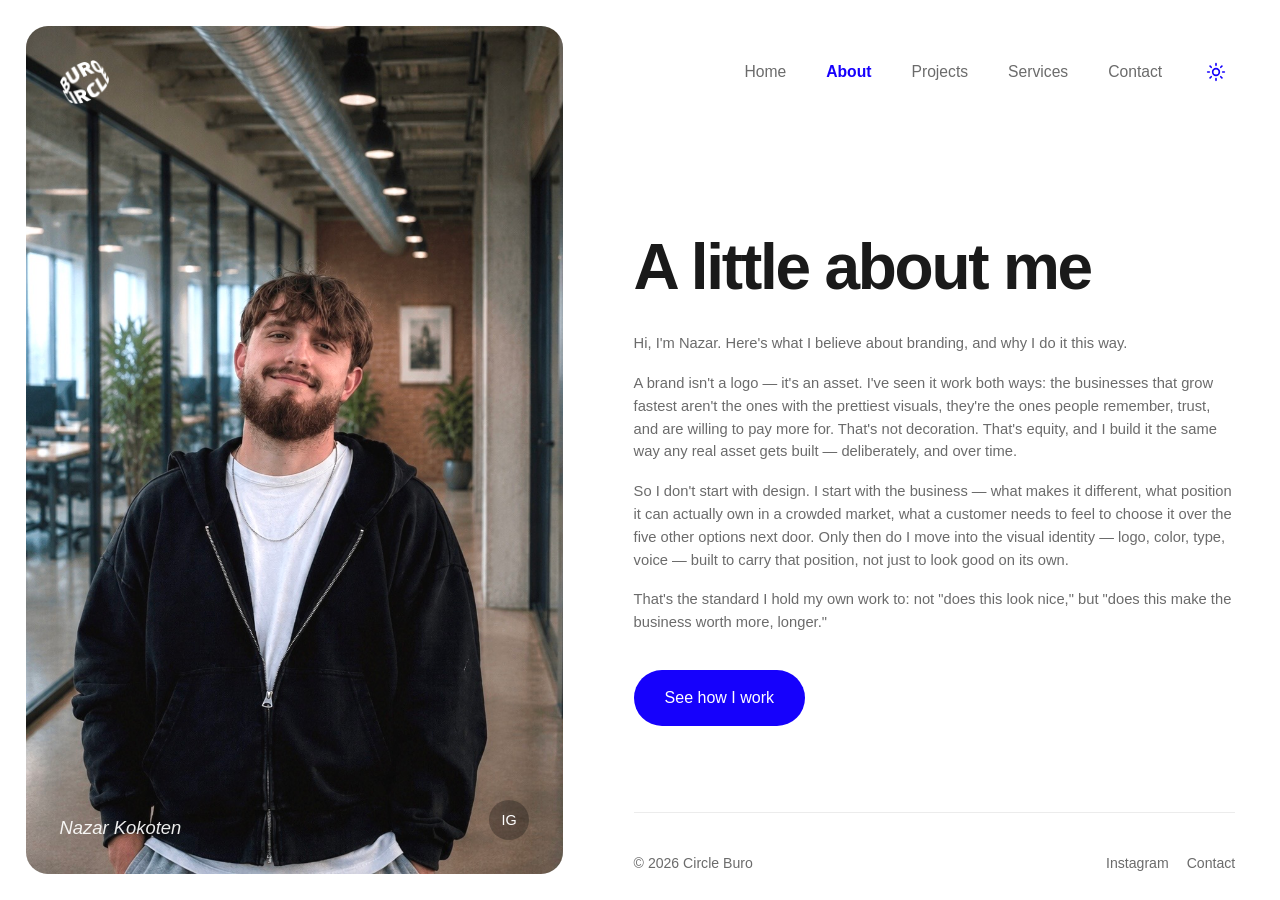
==== about.html @ 43d56835 "Add full favicon set from new logo mark, reorder case blocks to label-photo-text Regenerated favicon" ====
<!DOCTYPE html>
<html lang="en">
<head>
<meta charset="UTF-8">
<script>document.documentElement.setAttribute("data-theme", localStorage.getItem("theme") || (matchMedia("(prefers-color-scheme: dark)").matches ? "dark" : "light"));</script>
<meta name="viewport" content="width=device-width, initial-scale=1.0">
<title>About — Nazar Kokoten</title>
<link rel="stylesheet" href="style.css">
<link rel="icon" href="favicon.ico" sizes="any">
<link rel="icon" href="images/favicon-16.png" type="image/png" sizes="16x16">
<link rel="icon" href="images/favicon-32.png" type="image/png" sizes="32x32">
<link rel="icon" href="images/android-chrome-192x192.png" type="image/png" sizes="192x192">
<link rel="icon" href="images/android-chrome-512x512.png" type="image/png" sizes="512x512">
<link rel="apple-touch-icon" href="images/apple-touch-icon.png">
</head>
<body>
<div class="split">

  <aside class="panel">
    <div class="panel-inner">
      <div class="panel-topbar">
        <a class="panel-logo" href="index.html"><img src="images/circle-buro-logo-white.png" alt="Circle Buro"></a>
        <button class="theme-btn panel-theme-btn" aria-label="Toggle theme">
          <svg class="icon-sun" viewBox="0 0 24 24" fill="none" stroke="currentColor" stroke-width="2" stroke-linecap="round"><circle cx="12" cy="12" r="4"/><path d="M12 2v2M12 20v2M4.9 4.9l1.4 1.4M17.7 17.7l1.4 1.4M2 12h2M20 12h2M4.9 19.1l1.4-1.4M17.7 6.3l1.4-1.4"/></svg>
          <svg class="icon-moon" viewBox="0 0 24 24" fill="none" stroke="currentColor" stroke-width="2" stroke-linecap="round" stroke-linejoin="round"><path d="M21 12.79A9 9 0 1 1 11.21 3 7 7 0 0 0 21 12.79z"/></svg>
        </button>
      </div>
      <div class="slides"><div class="slide slide-1 active"><div class="fill" data-img="about.photo">( photo — Nazar )</div></div></div>
      <div data-tags="about.tags"></div>
      <p class="panel-quote" data-c="about.signature"></p>
      <div class="panel-socials">
        <a href="https://instagram.com/nzrkktn" data-ig target="_blank" rel="noopener">IG</a>
      </div>
    </div>
  </aside>

  <main class="content">
    <nav class="topnav">
      <a class="site-logo" href="index.html">
        <img class="logo-light" src="images/circle-buro-logo-black.png" alt="Circle Buro">
        <img class="logo-dark" src="images/circle-buro-logo-white.png" alt="Circle Buro">
      </a>
      <button class="menu-btn" aria-label="Menu"><span></span><span></span><span></span></button>
      <ul>
        <li><a href="index.html">Home</a></li>
        <li><a href="about.html" aria-current="page">About</a></li>
        <li><a href="projects.html">Projects</a></li>
        <li><a href="services.html">Services</a></li>
        <li><a href="contact.html">Contact</a></li>
      </ul>
      <button class="theme-btn" aria-label="Toggle theme">
        <svg class="icon-sun" viewBox="0 0 24 24" fill="none" stroke="currentColor" stroke-width="2" stroke-linecap="round"><circle cx="12" cy="12" r="4"/><path d="M12 2v2M12 20v2M4.9 4.9l1.4 1.4M17.7 17.7l1.4 1.4M2 12h2M20 12h2M4.9 19.1l1.4-1.4M17.7 6.3l1.4-1.4"/></svg>
        <svg class="icon-moon" viewBox="0 0 24 24" fill="none" stroke="currentColor" stroke-width="2" stroke-linecap="round" stroke-linejoin="round"><path d="M21 12.79A9 9 0 1 1 11.21 3 7 7 0 0 0 21 12.79z"/></svg>
      </button>
    </nav>

    <section class="about-copy" style="margin-top:auto;margin-bottom:40px">
      <h1 class="h-big rv" style="margin-bottom:32px" data-c="about.title">A little about me</h1>
      <div class="rv" style="--d:.08s" data-rich="about.text" data-pclass="body-lg"></div>
      <div class="btns rv" style="--d:.2s;margin-top:36px"><a class="btn solid" href="services.html" data-c="about.cta">See how I work</a></div>
    </section>

    <footer class="site-foot">
      <span data-c="site.copyright">© 2026 Nazar Kokoten</span>
      <div class="links">
        <a href="https://instagram.com/nzrkktn" data-ig target="_blank" rel="noopener">Instagram</a>
        <a href="contact.html">Contact</a>
      </div>
    </footer>
  </main>
</div>
<script src="script.js"></script>
</body>
</html>
---- style.css ----
/* ————————————————————————————————
   Nazar Kokoten — Brand & Identity
   Axel-style split-screen.
   ———————————————————————————————— */

:root {
  --bg: #ffffff;
  --ink: #1a1a1a;
  --grey: #6b6b6b;
  --line: #ececec;
  --field: #fafafa;
  --field-line: #e2e2e2;
  --accent: #1601fc;          /* electric blue */
  --panel-text: #ffffff;
  --pill-bg: #f1f1f1;
  --pill-active: #e6e6e6;
  --radius: 22px;
  --pad: clamp(22px, 3.5vw, 56px);
  --ease: cubic-bezier(0.22, 1, 0.36, 1);
  --panel-w: 46vw;
  --panel-pad: clamp(20px, 2vw, 32px);
  --panel-inset: 34px;
}

[data-theme="dark"] {
  --bg: #121212;
  --ink: #f2f2f2;
  --grey: #9a9a9a;
  --line: #262626;
  --field: #1c1c1c;
  --field-line: #2c2c2c;
  --accent: #4636ff;          /* lifted for dark bg */
  --pill-bg: #1e1e1e;
  --pill-active: #2a2a2a;
  --panel-text: #ffffff;
}

* { margin: 0; padding: 0; box-sizing: border-box; }
html { scroll-behavior: smooth; }

body {
  background: var(--bg);
  color: var(--ink);
  font-family: "Helvetica Neue", Helvetica, Arial, sans-serif;
  font-size: 16px;
  line-height: 1.5;
  -webkit-font-smoothing: antialiased;
  transition: background 0.4s var(--ease), color 0.4s var(--ease);
}

a { color: inherit; text-decoration: none; }
img { display: block; max-width: 100%; }
::selection { background: var(--accent); color: #fff; }

/* ——————— SPLIT LAYOUT ——————— */

.split {
  display: grid;
  grid-template-columns: var(--panel-w) 1fr;
  min-height: 100vh;
}

.panel {
  position: sticky;
  top: 0;
  height: 100vh;
  padding: var(--panel-pad);
}
.panel-inner {
  position: relative;
  height: 100%;
  border-radius: var(--radius);
  overflow: hidden;
  background: #e9e9e9;
  color: var(--panel-text);
}
[data-theme="dark"] .panel-inner { background: #222; }

.site-logo { display: inline-block; line-height: 0; margin-right: auto; }
.site-logo img { display: block; height: 38px; width: auto; }
.site-logo .logo-dark { display: none; }
[data-theme="dark"] .site-logo .logo-light { display: none; }
[data-theme="dark"] .site-logo .logo-dark { display: block; }

.content {
  padding: clamp(28px, 4vw, 72px) var(--pad) clamp(20px, 2vw, 32px);
  display: flex;
  flex-direction: column;
  min-height: 100vh;
}

/* ——————— NAV ——————— */

.topnav {
  display: flex;
  align-items: center;
  justify-content: flex-end;
  gap: 18px;
  margin-bottom: clamp(40px, 8vw, 96px);
}
.topnav ul { display: flex; gap: 6px; list-style: none; }
.topnav a {
  display: inline-block;
  padding: 9px 17px;
  border-radius: 999px;
  font-size: 0.98rem;
  color: var(--grey);
  transition: background 0.25s var(--ease), color 0.25s var(--ease);
}
.topnav a:hover { color: var(--ink); }
.topnav a[aria-current="page"] { background: none; color: var(--accent); font-weight: 600; }

.theme-btn {
  width: 38px; height: 38px;
  border: 0; border-radius: 999px;
  background: transparent;
  cursor: pointer;
  color: var(--accent);
  display: grid; place-items: center;
  transition: background 0.25s;
}
.theme-btn:hover { background: var(--pill-bg); }
.theme-btn svg { width: 20px; height: 20px; }

/* sun in light, moon in dark */
.icon-moon { display: none; }
[data-theme="dark"] .icon-sun { display: none; }
[data-theme="dark"] .icon-moon { display: block; }

/* logo overlaid on the panel photo; theme toggle stays in the nav on desktop */
.panel-topbar {
  display: flex; align-items: center; justify-content: space-between;
  position: absolute; top: var(--panel-inset); left: var(--panel-inset); right: var(--panel-inset); z-index: 5;
}
.panel-logo img { display: block; height: 44px; width: auto; }
.topnav > .site-logo { display: none; }

/* pages without a photo panel (Services) still need the logo somewhere —
   pin it in the same top-left spot the panel-topbar logo occupies
   elsewhere, so it doesn't relocate when navigating between pages */
.page-logo {
  position: absolute;
  top: calc(var(--panel-pad) + var(--panel-inset));
  left: calc(var(--panel-pad) + var(--panel-inset));
  z-index: 5;
  display: inline-block; line-height: 0;
}
.page-logo img { display: block; height: 44px; width: auto; }
.page-logo .logo-dark { display: none; }
[data-theme="dark"] .page-logo .logo-light { display: none; }
[data-theme="dark"] .page-logo .logo-dark { display: block; }
.panel-topbar .panel-theme-btn { display: none; }
.panel-theme-btn {
  width: 40px; height: 40px;
  background: transparent;
  color: #fff;
}
.panel-theme-btn:hover,
.panel-theme-btn:focus,
.panel-theme-btn:active { background: transparent; }

.menu-btn { display: none; }

/* ——————— TYPE ——————— */

h1, h2, h3 { font-weight: 600; letter-spacing: -0.025em; }

.display {
  font-size: clamp(2.6rem, 5.2vw, 4.6rem);
  line-height: 1.02;
  letter-spacing: -0.035em;
}
.display .muted, .muted { color: var(--grey); }

.h-big { font-size: clamp(2.4rem, 5vw, 4rem); line-height: 1.02; letter-spacing: -0.035em; }

.body-lg { font-size: clamp(1.05rem, 1.35vw, 1.2rem); color: var(--grey); line-height: 1.55; max-width: 34em; }
.body-lg strong { color: var(--ink); font-weight: 600; }
.body-lg + .body-lg { margin-top: 1.15em; }

.badge {
  display: inline-flex;
  align-items: center;
  gap: 9px;
  padding: 7px 15px 7px 13px;
  border-radius: 999px;
  background: color-mix(in srgb, #2f9e44 14%, transparent);
  color: #2f9e44;
  font-size: 0.9rem;
  font-weight: 500;
}
.badge::before {
  content: "";
  width: 7px; height: 7px; border-radius: 50%;
  background: #2f9e44;
  animation: pulse 2.4s ease-in-out infinite;
}
@keyframes pulse { 0%,100%{opacity:1} 50%{opacity:.35} }

/* ——————— BUTTONS ——————— */

.btns { display: flex; gap: 12px; flex-wrap: wrap; }
.btn {
  display: inline-block;
  padding: 15px 30px;
  border-radius: 999px;
  font-size: 1rem;
  border: 1px solid transparent;
  transition: transform 0.25s var(--ease), background 0.25s, color 0.25s;
}
.btn:active { transform: scale(0.97); }
.btn.solid { background: var(--accent); color: #fff; }
.btn.solid:hover { background: #000; }
.btn.soft { background: var(--pill-bg); color: var(--ink); }
.btn.soft:hover { background: var(--pill-active); }

/* ——————— HERO (home) ——————— */

.hero-block { margin-top: 4vh; margin-bottom: 40px; }
.hero-block .badge { margin-bottom: 44px; }
.hero-block h1 { margin-bottom: 56px; max-width: 12em; }

/* ——————— SLIDER (left panel) ——————— */

.slides { position: absolute; inset: 0; }
.slide {
  position: absolute; inset: 0;
  opacity: 0;
  pointer-events: none;
  transition: opacity 0.7s var(--ease);
}
.slide.active { opacity: 1; pointer-events: auto; }
.slide-link { position: absolute; inset: 0; display: block; overflow: hidden; }
a.slide-link { cursor: pointer; }
.slide .fill {
  position: absolute; inset: 0;
  display: flex; align-items: center; justify-content: center;
  font-size: 0.8rem; letter-spacing: 0.05em;
  color: rgba(255,255,255,0.65);
  transition: transform 1.4s var(--ease), filter 1.4s var(--ease);
}
/* the scale/blur/logo hover reveal is a home-page-only flourish —
   Projects drives the photo from the list instead, so it stays still */
body:not(.projects-page) a.slide-link:hover .fill,
body:not(.projects-page) a.slide-link:focus-visible .fill {
  transform: scale(1.08);
  filter: blur(6px);
}
.slide .fill { background: #e9e9e9; }
[data-theme="dark"] .slide .fill { background: #222; }

.slide-logo {
  position: absolute; top: 50%; left: 50%;
  transform: translate(-50%, -50%);
  z-index: 3;
  max-width: 38%;
  max-height: 24%;
  object-fit: contain;
  opacity: 0;
  transition: opacity 0.9s var(--ease) 0.2s;
  pointer-events: none;
}
.slide-logo-text {
  font-size: 1.6rem;
  font-weight: 700;
  letter-spacing: -0.01em;
  color: #fff;
  white-space: nowrap;
}
body:not(.projects-page) a.slide-link:hover .slide-logo,
body:not(.projects-page) a.slide-link:focus-visible .slide-logo {
  opacity: 1;
}

/* caption sits above the dots row — extra bottom padding prevents overlap */
.slide .caption {
  position: absolute;
  left: 0; right: 0; bottom: 0;
  z-index: 2;
  padding: 34px 100px var(--panel-inset) var(--panel-inset);
}
/* when dots sit below the caption (home slider), give them equal breathing
   room above and below instead of crowding the bottom edge */
.panel-inner:has(.dots) .slide .caption { padding-bottom: calc(var(--panel-inset) * 2 + 4px); }
.slide .caption h3 { font-size: 1.5rem; font-weight: 600; }
.slide .caption span { color: rgba(255,255,255,0.8); font-size: 0.98rem; }

.slider-arrow {
  position: absolute;
  right: var(--panel-inset); bottom: var(--panel-inset);
  z-index: 4;
  width: 48px; height: 48px;
  border-radius: 999px;
  border: 0;
  background: var(--accent);
  color: #fff;
  cursor: pointer;
  display: grid; place-items: center;
  font-size: 1.2rem;
  transition: background 0.25s;
}
.slider-arrow:hover { background: color-mix(in srgb, var(--accent) 80%, black); }

/* dots on their own row, below the caption */
.dots {
  position: absolute;
  left: var(--panel-inset); bottom: var(--panel-inset);
  z-index: 4;
  display: flex; gap: 8px;
}
.dot {
  position: relative;
  width: 26px; height: 4px; border-radius: 4px;
  background: color-mix(in srgb, var(--accent) 32%, transparent);
  border: 0; cursor: pointer; padding: 0;
  overflow: hidden;
}
.dot::after {
  content: '';
  position: absolute; inset: 0;
  background: var(--accent);
  transform: scaleX(0);
  transform-origin: left;
}
.dot.active::after { animation: dot-fill 4.5s linear forwards; }
.dot.done::after { transform: scaleX(1); }

@keyframes dot-fill {
  from { transform: scaleX(0); }
  to { transform: scaleX(1); }
}

/* ——————— ABOUT ——————— */

.about-copy .body-lg { max-width: none; font-size: clamp(0.9rem, 1.15vw, 1.05rem); }

.tag-float {
  position: absolute;
  padding: 10px 20px;
  border-radius: 999px;
  background: rgba(255,255,255,0.16);
  backdrop-filter: blur(8px);
  color: #fff;
  font-size: 1rem;
  z-index: 3;
}
.tag-1 { top: 46%; left: 12%; }
.tag-2 { top: 58%; left: 46%; }
.tag-3 { top: 70%; left: 8%; }

.panel-quote {
  position: absolute;
  left: var(--panel-inset); bottom: var(--panel-inset);
  z-index: 3;
  max-width: 58%;
  font-style: italic;
  font-size: 1.15rem;
  line-height: 1.35;
  color: rgba(255,255,255,0.92);
}
.panel-socials {
  position: absolute;
  right: var(--panel-inset); bottom: var(--panel-inset);
  z-index: 3;
  display: flex; gap: 10px;
}
.panel-socials a {
  width: 40px; height: 40px; border-radius: 999px;
  background: rgba(0,0,0,0.28);
  display: grid; place-items: center;
  color: #fff; font-size: 0.9rem;
  transition: background 0.25s;
}
.panel-socials a:hover { background: rgba(0,0,0,0.5); }

/* ——————— PROJECTS list ——————— */

.intro-lede { margin-bottom: clamp(40px, 6vw, 72px); }

.proj-list { list-style: none; }
.proj-row {
  display: grid;
  grid-template-columns: 1.4fr 1fr auto;
  align-items: center;
  gap: 20px;
  padding: 26px 4px;
  border-top: 1px solid var(--line);
  transition: padding-left 0.3s var(--ease);
}
.proj-list li:last-child .proj-row { border-bottom: 1px solid var(--line); }
.proj-row:hover { padding-left: 14px; }
.proj-row .name { font-size: 1.25rem; font-weight: 600; display: flex; align-items: center; gap: 12px; }
.new { font-size: 0.72rem; font-style: normal; color: #2f9e44; background: color-mix(in srgb,#2f9e44 14%,transparent); padding: 3px 9px; border-radius: 999px; font-weight: 600; letter-spacing: 0.03em; }
.proj-row .cat { color: var(--grey); }
.proj-row .yr { color: var(--grey); font-variant-numeric: tabular-nums; }

/* ——————— SERVICES / pricing ——————— */

.full { max-width: 1200px; margin: 0 auto; padding: clamp(40px,6vw,90px) var(--pad) clamp(70px,9vw,130px); }
.svc-head { max-width: 46em; margin-bottom: clamp(44px,6vw,72px); }
.svc-head h1 { margin-bottom: 22px; }

.tiers {
  display: grid;
  grid-template-columns: repeat(4, 1fr);
  gap: 18px;
  align-items: stretch;
}
.tier {
  border: 1px solid var(--line);
  border-radius: 18px;
  padding: 30px 26px 34px;
  display: flex; flex-direction: column;
  background: var(--bg);
  transition: transform 0.3s var(--ease), border-color 0.3s;
}
.tier:hover { transform: translateY(-4px); }
.tier.hero {
  border-color: var(--accent);
  background: color-mix(in srgb, var(--accent) 5%, var(--bg));
}
.tier .flag { font-size: 0.72rem; letter-spacing: 0.08em; text-transform: uppercase; color: var(--accent); margin-bottom: 14px; min-height: 1em; font-weight: 600; }
.tier h3 { font-size: 1.3rem; margin-bottom: 6px; }
.tier .price { font-size: 2rem; font-weight: 600; letter-spacing: -0.03em; margin-bottom: 6px; }
.tier .for { color: var(--grey); font-size: 0.92rem; margin-bottom: 20px; min-height: 2.6em; }
.tier ul { list-style: none; margin-bottom: 26px; flex: 1; }
.tier li { font-size: 0.92rem; padding: 8px 0 8px 22px; position: relative; border-top: 1px solid var(--line); }
.tier li:first-child { border-top: 0; }
.tier li::before { content: "→"; position: absolute; left: 0; color: var(--accent); }
.tier li.strat { font-weight: 600; color: var(--ink); }
.tier .btn { text-align: center; }

.svc-rules {
  margin-top: clamp(48px,6vw,80px);
  padding-top: clamp(36px,4vw,52px);
  border-top: 1px solid var(--line);
  display: grid;
  grid-template-columns: repeat(3,1fr);
  gap: 32px;
}
.svc-rules h4 { font-size: 1rem; margin-bottom: 8px; }
.svc-rules p { color: var(--grey); font-size: 0.95rem; }

/* ——————— CONTACT form ——————— */

.form-grid { display: grid; grid-template-columns: 1fr 1fr; gap: 22px 20px; margin: clamp(32px,5vw,52px) 0 28px; }
.field label { display: block; font-size: 0.95rem; margin-bottom: 9px; }
.field.full-w { grid-column: 1 / -1; }
.field input, .field select, .field textarea {
  width: 100%;
  padding: 15px 16px;
  border: 1px solid var(--field-line);
  border-radius: 12px;
  background: var(--field);
  color: var(--ink);
  font: inherit;
  transition: border-color 0.25s;
}
.field textarea { resize: vertical; min-height: 130px; }
.field input:focus, .field select:focus, .field textarea:focus { outline: none; border-color: var(--accent); }
.field ::placeholder { color: #b3b3b3; }

.form-foot { display: flex; align-items: center; justify-content: space-between; gap: 20px; flex-wrap: wrap; }
.resp { color: var(--grey); font-size: 0.95rem; display: inline-flex; align-items: center; gap: 8px; }

.contact-info {
  position: absolute; left: 34px; bottom: 34px; z-index: 3;
  display: flex; gap: 34px; flex-wrap: wrap;
  color: rgba(255,255,255,0.92);
}
.contact-info .k { font-size: 0.78rem; opacity: 0.7; margin-bottom: 4px; }
.contact-info .v { font-size: 0.98rem; }

/* ——————— CASE (Bungee model) ——————— */

.case { max-width: 1280px; margin: 0 auto; padding: clamp(28px,3vw,44px) var(--pad) 0; }
.case-nav { margin-bottom: clamp(40px,6vw,80px); }
.case-nav .topnav { margin-bottom: 0; }
.case-nav .logo { margin-right: auto; font-size: 1.35rem; font-style: italic; font-weight: 600; }

.case-top { display: grid; grid-template-columns: 1fr 1.35fr; gap: clamp(40px,6vw,90px); align-items: start; }
.case-left { position: sticky; top: 40px; }
.case-title { font-size: clamp(3rem,7vw,5.6rem); font-weight: 700; letter-spacing: -0.04em; line-height: 0.95; margin-bottom: 30px; }
.case-title sup { font-size: 0.35em; vertical-align: super; }
.case-intro { color: var(--grey); font-size: clamp(1.05rem,1.4vw,1.25rem); line-height: 1.5; max-width: 26em; margin-bottom: 44px; }

.case-meta { list-style: none; }
.case-meta li {
  display: flex; justify-content: space-between; align-items: center;
  padding: 20px 0;
  border-top: 1px solid var(--line);
  font-size: 1rem;
}
.case-meta li:last-child { border-bottom: 1px solid var(--line); }
.case-meta .k { color: var(--grey); }
.case-meta .v { font-weight: 500; }
.case-meta .preview { display: inline-flex; align-items: center; gap: 8px; border-bottom: 1px solid var(--ink); padding-bottom: 2px; }

.case-right { display: flex; flex-direction: column; gap: clamp(64px,9vw,120px); }

/* one block = its image(s) + its own text, grouped tightly so it reads
   as a unit — the big gap that separates blocks lives on .case-right above */
.case-block { display: flex; flex-direction: column; gap: clamp(20px,2.6vw,28px); }

.case-media-group {
  display: grid;
  grid-template-columns: repeat(var(--n, 1), 1fr);
  gap: 12px;
}
@media (max-width: 640px) {
  .case-media-group { grid-template-columns: 1fr; }
}
.case-media {
  border-radius: 14px; overflow: hidden;
  background: #e9e9e9;
  aspect-ratio: 4 / 5;
  display: grid; place-items: center;
  color: #999; font-size: 0.82rem; letter-spacing: 0.05em;
}
[data-theme="dark"] .case-media { background: #222; color: #777; }

/* case text blocks */
.case-block-txt { max-width: 40em; }

/* small muted eyebrow — a hint at what the block is about, editable per block */
.cb-label {
  font-size: 0.8rem;
  letter-spacing: 0.14em;
  text-transform: uppercase;
  color: var(--grey);
}

/* the block's main thought — plain body copy, not a shouting headline */
.cb-thesis {
  font-size: clamp(1.05rem, 1.4vw, 1.25rem);
  line-height: 1.55;
  letter-spacing: -0.01em;
  font-weight: 400;
}

/* Format C: statement heading + smaller reveal */
.cb-statement {
  font-size: clamp(1.4rem, 2.4vw, 1.9rem);
  line-height: 1.2;
  letter-spacing: -0.02em;
  font-weight: 600;
  margin-bottom: 16px;
}
.cb-reveal {
  color: var(--grey);
  font-size: 1.1rem;
  line-height: 1.55;
  max-width: 34em;
}

.more { max-width: 1280px; margin: clamp(60px,9vw,120px) auto 0; padding: clamp(60px,9vw,120px) var(--pad) clamp(40px,5vw,70px); border-top: 1px solid var(--line); }
.more h2 { font-size: clamp(2.4rem,5vw,4rem); font-weight: 700; letter-spacing: -0.035em; margin-bottom: 44px; }
.more .row { display: grid; grid-template-columns: 1fr 1fr; gap: 26px; }
.more-card .thumb { border-radius: 14px; overflow: hidden; aspect-ratio: 16/11; background: #e9e9e9; margin-bottom: 14px; transition: transform 0.6s var(--ease); display:grid; place-items:center; color:#999; font-size:0.8rem; }
[data-theme="dark"] .more-card .thumb { background:#222; color:#777; }
.more-card:hover .thumb { transform: scale(1.02); }
.more-card .m { display: flex; justify-content: space-between; }
.more-card h3 { font-size: 1.15rem; font-weight: 600; }
.more-card span { color: var(--grey); font-size: 0.9rem; }

/* ——————— BIG FOOTER (case page, Bungee-style) ——————— */

.big-foot {
  max-width: 1280px;
  margin: 0 auto;
  padding: clamp(70px,10vw,140px) var(--pad) clamp(50px,6vw,80px);
  border-top: 1px solid var(--line);
}
.bf-grid {
  display: grid;
  grid-template-columns: 1.4fr 1fr;
  gap: 40px;
  align-items: start;
  margin-bottom: clamp(60px,9vw,110px);
}
.bf-grid h2 {
  font-size: clamp(1.9rem, 4vw, 3.2rem);
  line-height: 1.08;
  letter-spacing: -0.03em;
  margin-bottom: 34px;
  max-width: 14em;
}
.bf-mail {
  font-size: clamp(1.3rem, 2.2vw, 1.9rem);
  font-weight: 600;
  letter-spacing: -0.02em;
  border-bottom: 2px solid var(--ink);
  padding-bottom: 4px;
  transition: color 0.25s, border-color 0.25s;
}
.bf-mail:hover { color: var(--accent); border-color: var(--accent); }
.bf-right { display: flex; justify-content: flex-end; }
.bf-bottom {
  display: flex;
  justify-content: space-between;
  align-items: center;
  gap: 16px;
  flex-wrap: wrap;
  font-size: 0.92rem;
  color: var(--grey);
}
.bf-bottom .links { display: flex; gap: 22px; }
.bf-bottom a:hover { color: var(--ink); }

/* ——————— footer (right column pages) ——————— */

.site-foot { margin-top: auto; padding-top: 40px; border-top: 1px solid var(--line); display: flex; justify-content: space-between; gap: 16px; flex-wrap: wrap; font-size: 0.88rem; color: var(--grey); }
.site-foot a:hover { color: var(--ink); }
.site-foot .links { display: flex; gap: 18px; }

/* ——————— reveal ——————— */
.rv { opacity: 0; transform: translateY(22px); transition: opacity .8s var(--ease), transform .8s var(--ease); transition-delay: var(--d,0s); }
.rv.in { opacity: 1; transform: none; }

/* ——————— RESPONSIVE ——————— */

@media (max-width: 1000px) {
  :root { --panel-w: 40vw; }
  .tiers { grid-template-columns: 1fr 1fr; }
  .svc-rules { grid-template-columns: 1fr; gap: 22px; }
  .case-top { grid-template-columns: 1fr; }
  .case-left { position: static; }
  .bf-grid { grid-template-columns: 1fr; }
  .bf-right { justify-content: flex-start; }
}

@media (max-width: 720px) {
  .split { grid-template-columns: minmax(0, 1fr); }
  /* drop the panel's own bottom padding — .content's top padding already
     supplies the gap below the photo, so keeping both double-counts it */
  .panel { position: relative; height: 34vh; padding-bottom: 0; }
  .content { min-height: auto; }

  /* theme toggle moves onto the panel photo; nav becomes a scrollable pill row */
  :root { --panel-inset: 20px; }
  .panel-logo img, .page-logo img { height: 30px; }
  .panel-topbar .panel-theme-btn { display: grid; }
  /* equalize the photo -> nav -> badge -> headline rhythm to match the
     smallest of the three (the .content top padding, ~28px) */
  .hero-block { margin-top: 0; }
  .hero-block .badge { margin-bottom: 28px; }
  .split .topnav > .theme-btn { display: none; }
  .menu-btn { display: none; }
  .topnav {
    flex-wrap: wrap;
    justify-content: space-between;
    row-gap: 14px;
    margin-bottom: clamp(28px, 6vw, 48px);
  }
  .topnav ul {
    order: 3;
    flex-basis: 100%;
    list-style: none;
    overflow-x: auto;
    scrollbar-width: none;
    -webkit-overflow-scrolling: touch;
  }
  .topnav ul::-webkit-scrollbar { display: none; }
  .topnav a { white-space: nowrap; }
  .topnav li { flex: 0 0 auto; }

  .site-logo img { height: 30px; }
  .form-grid { grid-template-columns: 1fr; }
  .tiers { grid-template-columns: 1fr; }
  .more .row { grid-template-columns: 1fr; }
  .slide .caption { padding-top: 24px; }
}

@media (prefers-reduced-motion: reduce) {
  .rv { opacity: 1; transform: none; transition: none; }
  .slide { transition: none; }
  .badge::before { animation: none; }
}

/* ——— content-engine additions ——— */
[data-tags] { display: contents; }
.case-intro { color: var(--grey); font-size: clamp(1.05rem,1.4vw,1.25rem); line-height: 1.5; max-width: 26em; margin-bottom: 44px; }
.case-intro p + p { margin-top: 1em; }
.cb-reveal + .cb-reveal { margin-top: 1em; }
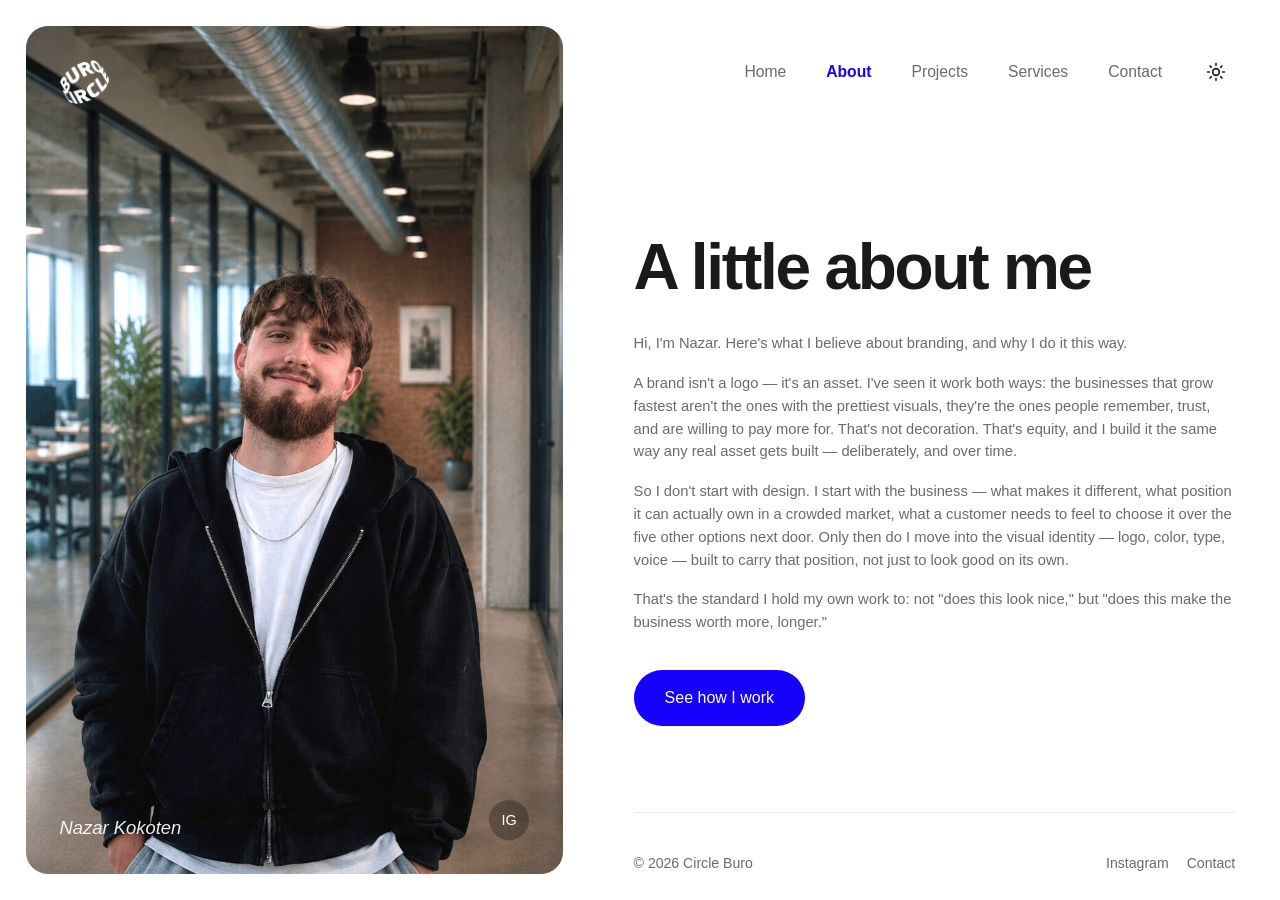
==== commit 4710d90d: "Clean up duplicated CSS/inline styles, drop dead root case-*.json files, fix Servant Barber naming -" ====
--- a/about.html
+++ b/about.html
@@ -54,10 +54,10 @@
       </button>
     </nav>
 
-    <section class="about-copy" style="margin-top:auto;margin-bottom:40px">
-      <h1 class="h-big rv" style="margin-bottom:32px" data-c="about.title">A little about me</h1>
+    <section class="about-copy">
+      <h1 class="h-big rv" data-c="about.title">A little about me</h1>
       <div class="rv" style="--d:.08s" data-rich="about.text" data-pclass="body-lg"></div>
-      <div class="btns rv" style="--d:.2s;margin-top:36px"><a class="btn solid" href="services.html" data-c="about.cta">See how I work</a></div>
+      <div class="btns rv" style="--d:.2s"><a class="btn solid" href="services.html" data-c="about.cta">See how I work</a></div>
     </section>
 
     <footer class="site-foot">
--- a/style.css
+++ b/style.css
@@ -115,7 +115,7 @@
   border: 0; border-radius: 999px;
   background: transparent;
   cursor: pointer;
-  color: var(--accent);
+  color: var(--ink);
   display: grid; place-items: center;
   transition: background 0.25s;
 }
@@ -332,8 +332,12 @@
 
 /* ——————— ABOUT ——————— */
 
+.about-copy { margin-top: auto; margin-bottom: 40px; }
+.about-copy h1 { margin-bottom: 32px; }
 .about-copy .body-lg { max-width: none; font-size: clamp(0.9rem, 1.15vw, 1.05rem); }
-
+.about-copy .btns { margin-top: 36px; }
+
+[data-tags] { display: contents; }
 .tag-float {
   position: absolute;
   padding: 10px 20px;
@@ -375,6 +379,9 @@
 
 /* ——————— PROJECTS list ——————— */
 
+/* shared right-column wrapper on pages without a hero (Projects, Contact) */
+.page-body { margin-top: auto; margin-bottom: clamp(40px, 6vw, 72px); }
+
 .intro-lede { margin-bottom: clamp(40px, 6vw, 72px); }
 
 .proj-list { list-style: none; }
@@ -395,6 +402,12 @@
 .proj-row .yr { color: var(--grey); font-variant-numeric: tabular-nums; }
 
 /* ——————— SERVICES / pricing ——————— */
+
+/* Services has no split panel, so its own header/footer carry the
+   spacing .content normally provides via the flex column */
+.svc-header { padding: clamp(28px,4vw,72px) var(--pad) 0; }
+.svc-header .topnav { margin-bottom: 0; }
+.svc-foot { margin-top: clamp(56px,7vw,90px); }
 
 .full { max-width: 1200px; margin: 0 auto; padding: clamp(40px,6vw,90px) var(--pad) clamp(70px,9vw,130px); }
 .svc-head { max-width: 46em; margin-bottom: clamp(44px,6vw,72px); }
@@ -483,6 +496,7 @@
 .case-title { font-size: clamp(3rem,7vw,5.6rem); font-weight: 700; letter-spacing: -0.04em; line-height: 0.95; margin-bottom: 30px; }
 .case-title sup { font-size: 0.35em; vertical-align: super; }
 .case-intro { color: var(--grey); font-size: clamp(1.05rem,1.4vw,1.25rem); line-height: 1.5; max-width: 26em; margin-bottom: 44px; }
+.case-intro p + p { margin-top: 1em; }
 
 .case-meta { list-style: none; }
 .case-meta li {
@@ -552,6 +566,7 @@
   line-height: 1.55;
   max-width: 34em;
 }
+.cb-reveal + .cb-reveal { margin-top: 1em; }
 
 .more { max-width: 1280px; margin: clamp(60px,9vw,120px) auto 0; padding: clamp(60px,9vw,120px) var(--pad) clamp(40px,5vw,70px); border-top: 1px solid var(--line); }
 .more h2 { font-size: clamp(2.4rem,5vw,4rem); font-weight: 700; letter-spacing: -0.035em; margin-bottom: 44px; }
@@ -652,6 +667,16 @@
     row-gap: 14px;
     margin-bottom: clamp(28px, 6vw, 48px);
   }
+  /* on pages without the split panel (e.g. Services), the theme button is
+     the only item left on the first row once the menu button is hidden —
+     space-between then collapses it to flex-start, landing on top of the
+     page-logo pinned top-left. Force it to the right edge instead. */
+  .topnav > .theme-btn { margin-left: auto; }
+  /* on the same pages, the button sits in normal nav flow while .page-logo
+     is pinned absolutely (top: panel-pad + panel-inset) — their tops don't
+     share a reference, so the button reads ~8px high of the logo's center.
+     Nudge it down to match. */
+  body:has(> .page-logo) .topnav > .theme-btn { margin-top: 8px; }
   .topnav ul {
     order: 3;
     flex-basis: 100%;
@@ -676,9 +701,3 @@
   .slide { transition: none; }
   .badge::before { animation: none; }
 }
-
-/* ——— content-engine additions ——— */
-[data-tags] { display: contents; }
-.case-intro { color: var(--grey); font-size: clamp(1.05rem,1.4vw,1.25rem); line-height: 1.5; max-width: 26em; margin-bottom: 44px; }
-.case-intro p + p { margin-top: 1em; }
-.cb-reveal + .cb-reveal { margin-top: 1em; }
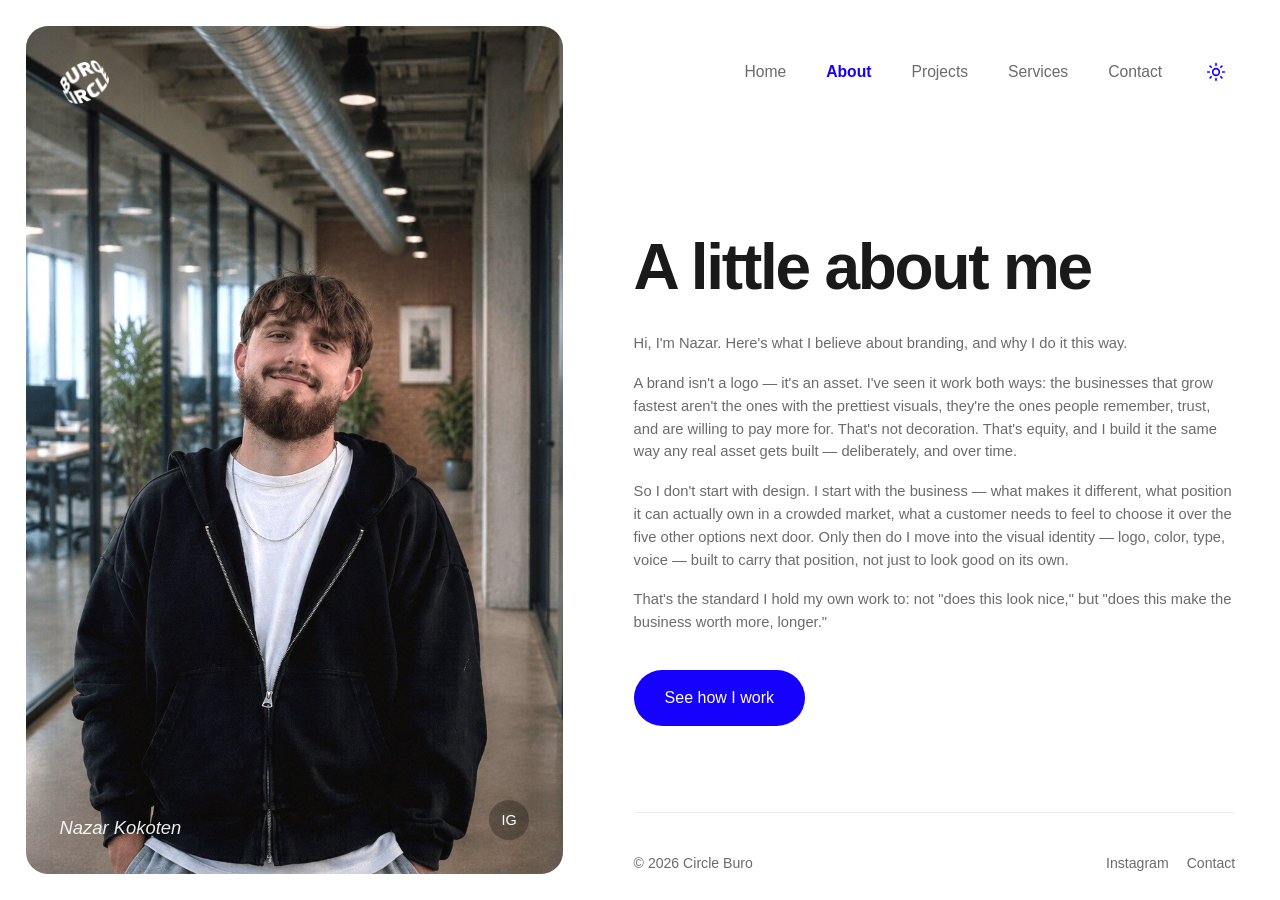
==== commit 92c2f647: "Fix slow first load, footer flash, and theme toggle color - convert oversized photographic PNGs (Cha" ====
--- a/about.html
+++ b/about.html
@@ -61,7 +61,7 @@
     </section>
 
     <footer class="site-foot">
-      <span data-c="site.copyright">© 2026 Nazar Kokoten</span>
+      <span data-c="site.copyright">© 2026 Circle Buro</span>
       <div class="links">
         <a href="https://instagram.com/nzrkktn" data-ig target="_blank" rel="noopener">Instagram</a>
         <a href="contact.html">Contact</a>
--- a/style.css
+++ b/style.css
@@ -115,7 +115,7 @@
   border: 0; border-radius: 999px;
   background: transparent;
   cursor: pointer;
-  color: var(--ink);
+  color: var(--accent);
   display: grid; place-items: center;
   transition: background 0.25s;
 }
